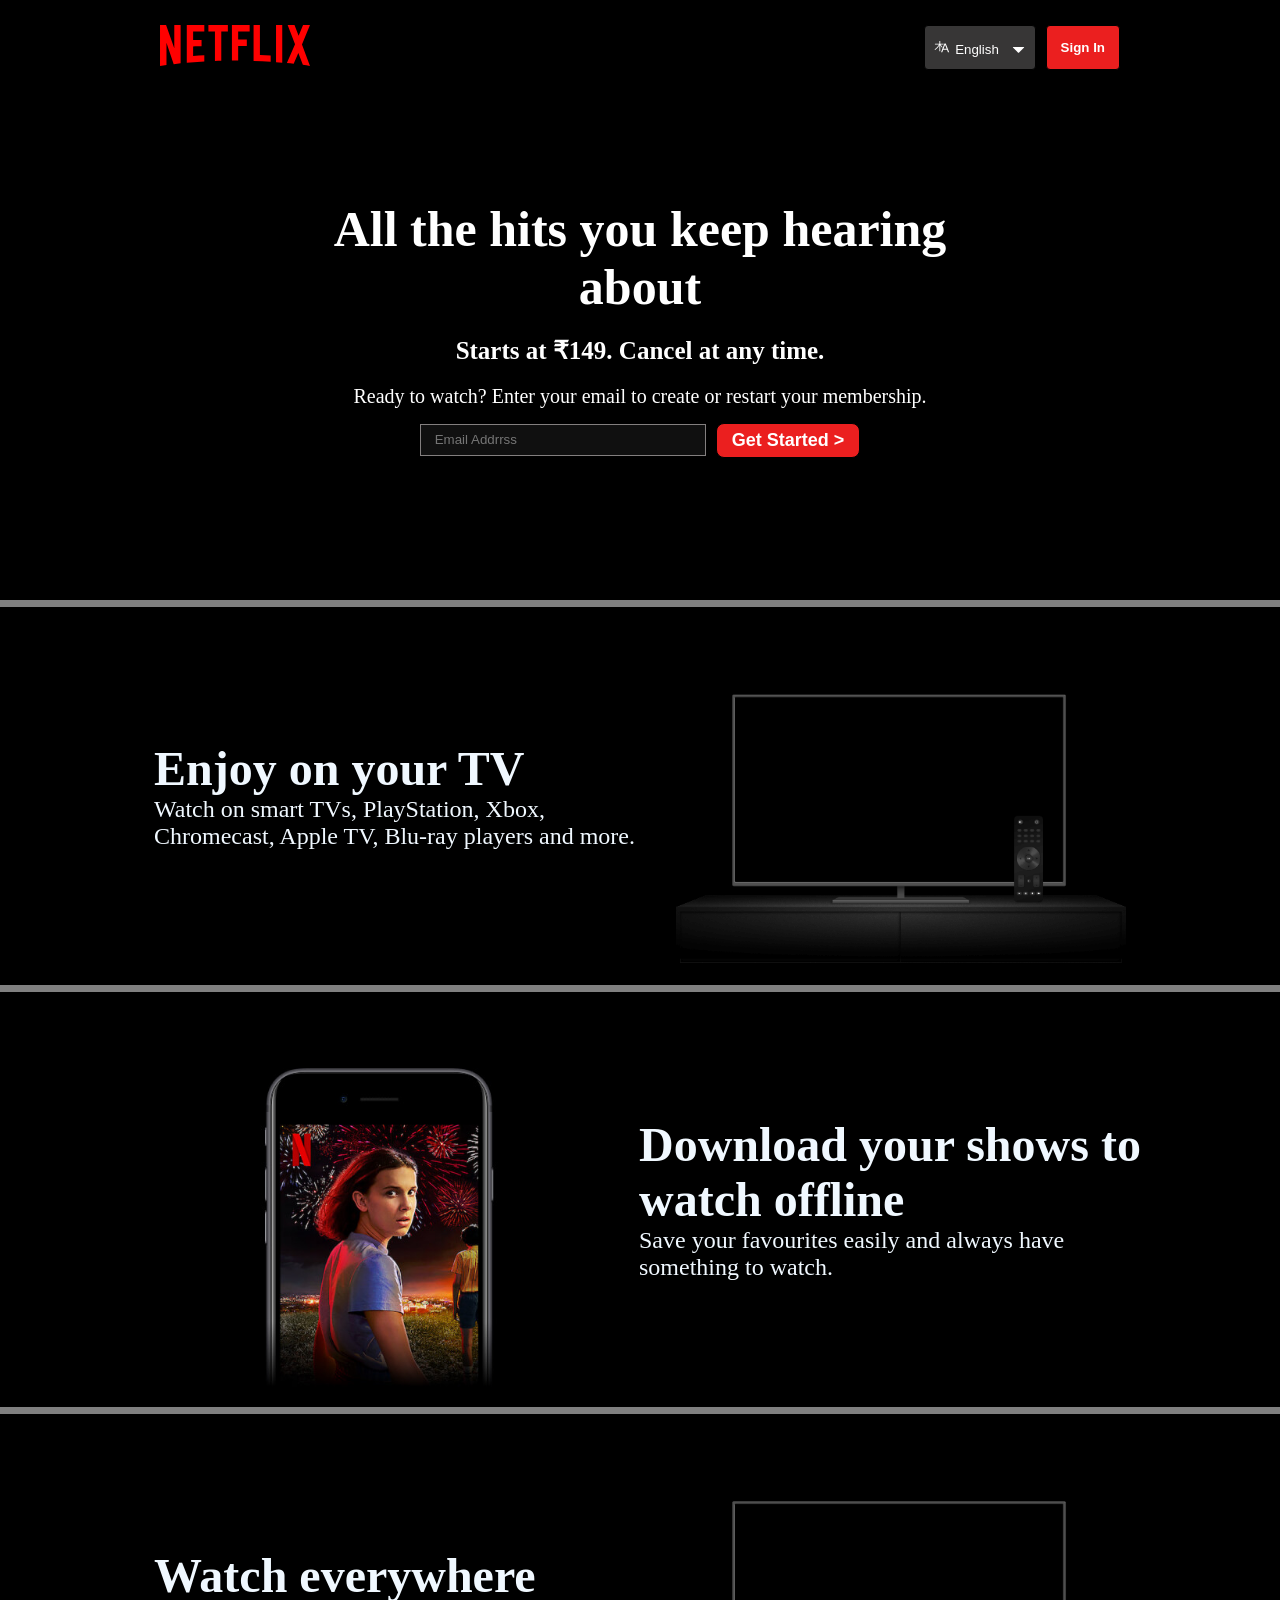
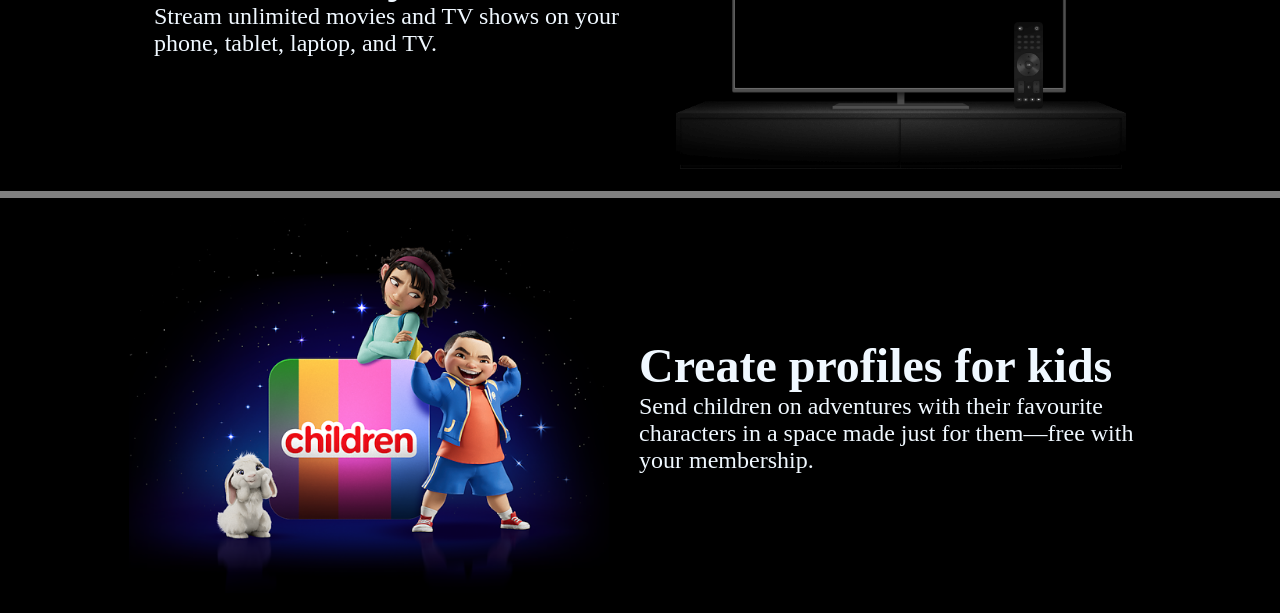
==== Index.html @ 0f6e2c6a "Ok y" ====
<!DOCTYPE html>
<html lang="en">

<head>
    <meta charset="UTF-8">
    <meta name="viewport" content="width=device-width, initial-scale=1.0">
    <title>NetFlixy</title>
    <link rel="stylesheet" href="style.css">


</head>

<body>
    <div class="main">
        <nav>
            <span>
                <img class="logo" src="Assets/images/logo.svg" width="53px">

            </span>

            <div class="navBtn">
                <button class="langBtn">
                    <img class="transSvg" src="Assets/images/Translate.svg" alt="">
                    English
                    <img src="Assets/images/drop down.svg" alt=""></button>
                <button class="logBtn">Sign In</button>
            </div>
        </nav>
        <div class="box"></div>

        <div class="heading">
            <h1>All the hits you keep hearing about </h1>
            <p>Starts at ₹149. Cancel at any time.</p>
            <div>Ready to watch? Enter your email to create or restart your membership.


                <div class="heading-btn">
                    <input class="email" type="text" placeholder="Email Addrrss">
                    <button class="btn-red">Get Started &gt;</button>
                </div>
            </div>

        </div>

    </div>
    <div class="separation"></div>

    <section>
        <div class="secText">
            <h1>Enjoy on your TV</h1>
            <p>Watch on smart TVs, PlayStation, Xbox, Chromecast, Apple TV, Blu-ray players and more.</p>
        </div>
        <div class="secMedia">
            <img src="Assets/images/tv.png" width="450px">
            <video class="secVid" src="Assets/videos/video1.m4v" autoplay loop muted width="330"></video>
        </div>
    </section>

    <div class="separation"></div>

    <section>
        <div class="secMedia">
            <img src="Assets/images/image1.jpg" width="500px">
        </div>
        <div class="secText">
            <h1>Download your shows to watch offline</h1>
            <p>Save your favourites easily and always have something to watch.</p>
        </div>
    </section>

    <div class="separation"></div>

    <section>
        <div class="secText">
            <h1>Watch everywhere</h1>
            <p>Stream unlimited movies and TV shows on your phone, tablet, laptop, and TV.</p>
        </div>
        <div class="secMedia">
            <img src="Assets/images/tv.png" width="450px">
            <video class="secVid" src="Assets/videos/video2.m4v" autoplay loop muted width="330"></video>
        </div>
    </section>

    <div class="separation"></div>

    <section>
        <div class="secMedia">
            <img src="Assets/images/image2.png" width="500px">
        </div>
        <div class="secText">
            <h1>Create profiles for kids</h1>
            <p>Send children on adventures with their favourite characters in a space made just for them—free with
                your membership.</p>
        </div>
    </section>



</body>

</html>
---- style.css ----
* {
    padding: 0;
    margin: 0;
}

body {
    background-color: black;
}

.main {
    background-image: url("assets/images/bg.jpg");
    background-position: center center;
    background-size: max(1000px, 100vw);
    background-repeat: no-repeat;
    height: 600px;
    /* width: 100%; */
    position: relative;

}

.main .box {
    height: 600px;
    width: 100%;
    position: absolute;
    top: 0;
    background-color: black;
    opacity: 0.69;
}

nav {
    display: flex;
    max-width: 75vw;
    justify-content: space-between;
    margin: auto;
    padding-top: 25px;



}

.logo {
    width: 150px;
    height: auto;
    position: relative;
    z-index: 10;
}

.navBtn {
    position: relative;
    z-index: 10;
    display: flex;
    gap: 10px;


}

.langBtn {
    padding: 0 8px;
    color: white;
    border-radius: 4px;
    background-color: rgba(248, 243, 243, 0.219);
    border: 0.5px solid black;

}


.logBtn {
    padding: 0 14px;
    color: white;
    border-radius: 4px;
    background-color: rgb(235, 31, 31);
    border: 0.5px solid black;
    font-weight: 700;
}

.heading {
    padding-top: 130px;
    position: relative;
    z-index: 10;
    color: white;
    max-width: 50vw;
    margin: auto;
    text-align: center;


}

.heading> :nth-child(1) {
    font-size: 50px;

}

.heading> :nth-child(2) {
    font-size: 20px;
    padding: 20px;
    font-size: 25px;
    font-weight: 800;
}

.heading> :nth-child(3) {
    font-size: 20px;
}

.heading-btn {
    display: flex;
    justify-content: center;
    align-items: center;
    gap: 10px;
    padding-top: 15px;

}

.heading input {
    /* padding: 10px; */
    color: white;
    padding: 7px 101px 8px 14px;
    background-color: rgba(23, 23, 23, 0.7);
    border: 1px solid rgba(246, 238, 238, 0.5);
}


.heading .btn-red {
    padding: 6px 15px;
    font-weight: 550;
    font-size: 18px;
    color: white;
    border-radius: 8px;
    background-color: rgb(235, 31, 31);
    border: 0.5px solid black;
}

.separation {
    height: 7px;
    background-color: gray;
    position: relative;
    z-index: 20;

}

section {
    display: flex;
    max-width: 80vw;
    margin: auto;
    justify-content: center;
    align-items: center;
    background: black;
    gap: 10px;
    color: aliceblue;
    padding: 20px;
}

.secText {
    max-width: 40vw;
    /* background: red; */
    /* text-align: center; */

}

.secMedia {
    display: flex;
    position: relative;



}

.secMedia img {
    position: relative;
    z-index: 10;


}

.secMedia video {
    position: absolute;
    right: 62px;
    top: 70px;


}

.secText :nth-child(1) {
    font-size: 48px;
    font-weight: bolder;
}

.secText :nth-child(2) {
    font-size: 24px;
}

@media screen and (max-width: 1000px) {

    nav {
        max-width: 90vw;
    }

    .heading {
        padding-top: 100px;
    }

    .heading-btn {
        display: flex;
        flex-direction: column;
        align-items: center;
        justify-content: center;
        gap: 16px;
    }

    .heading> :nth-child(1) {
        font-size: 40px;

    }

    .heading> :nth-child(2) {
        font-size: 18px;

    }

    .heading> :nth-child(3) {
        font-size: 17px;
    }


    section {
        flex-wrap: wrap;
    }

    .secImg img {
        width: 305px;
    }

    .secImg video {
        width: 305px;
    }





}
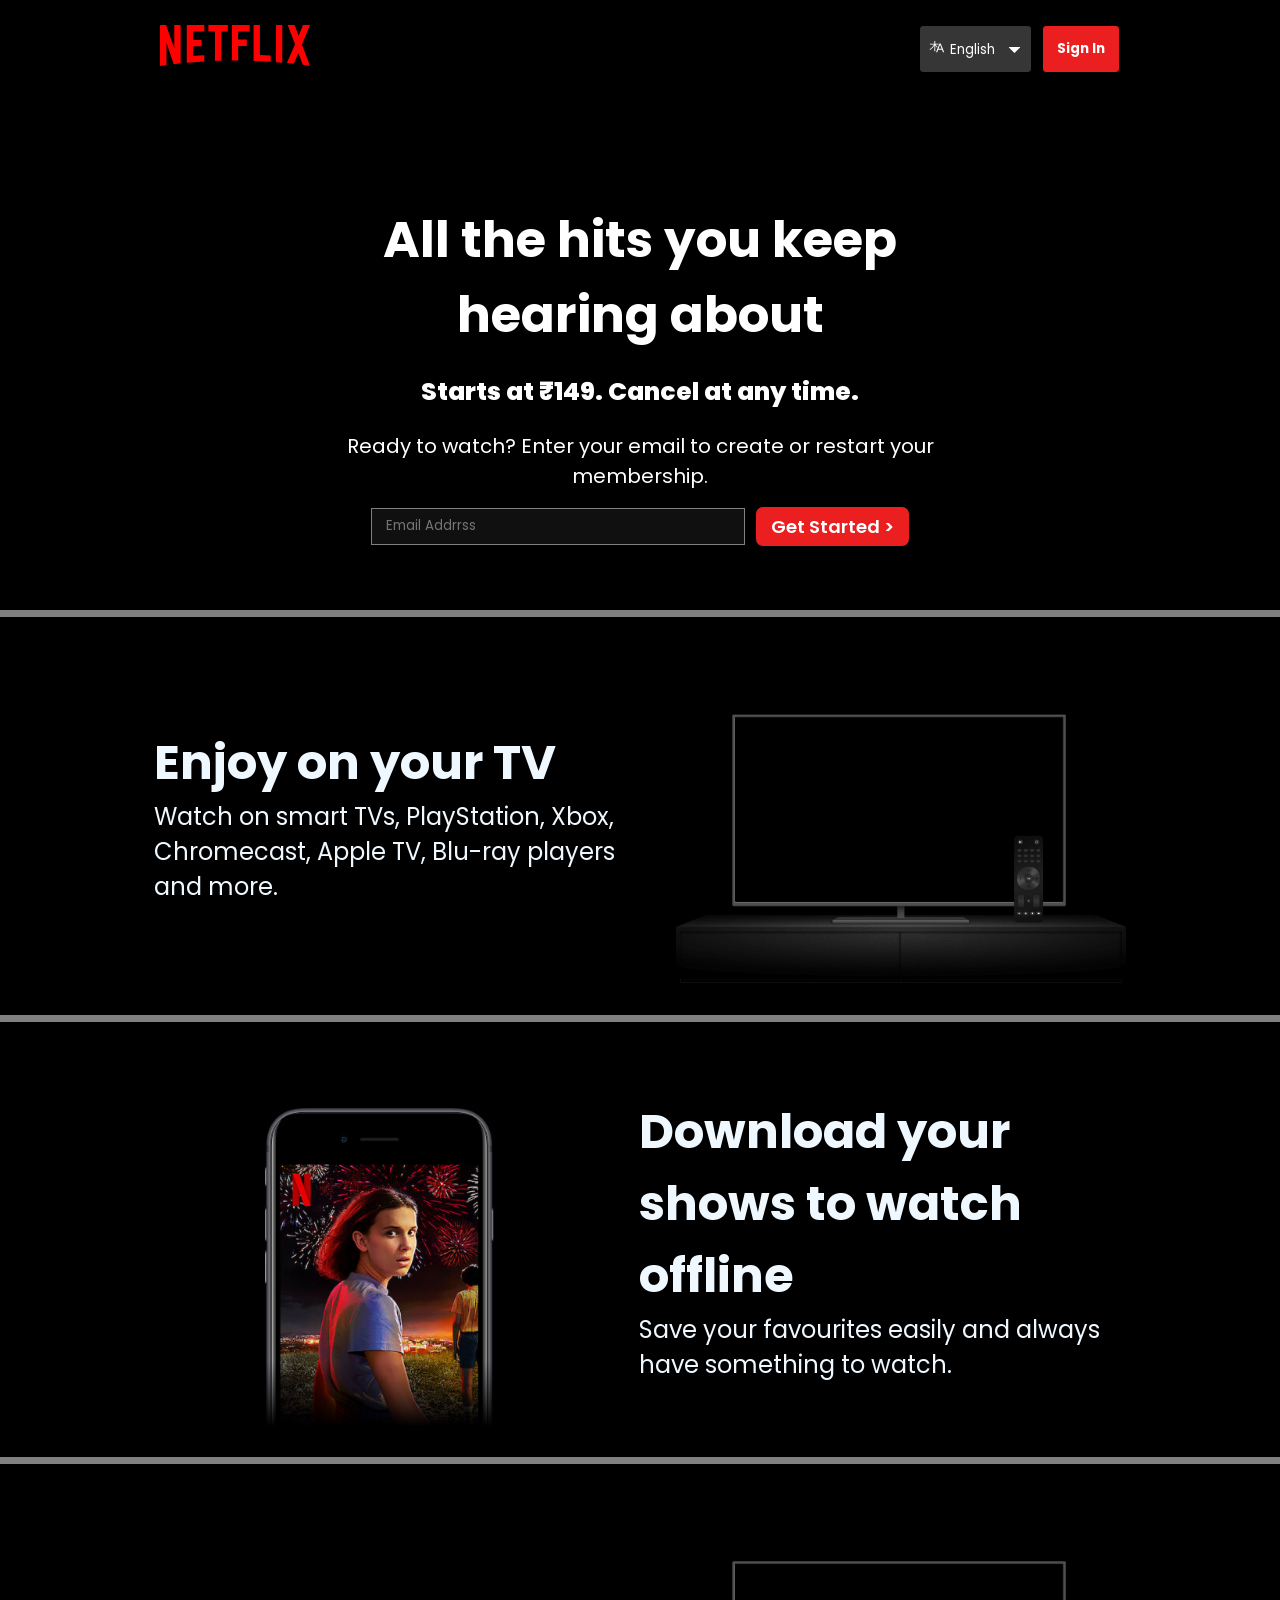
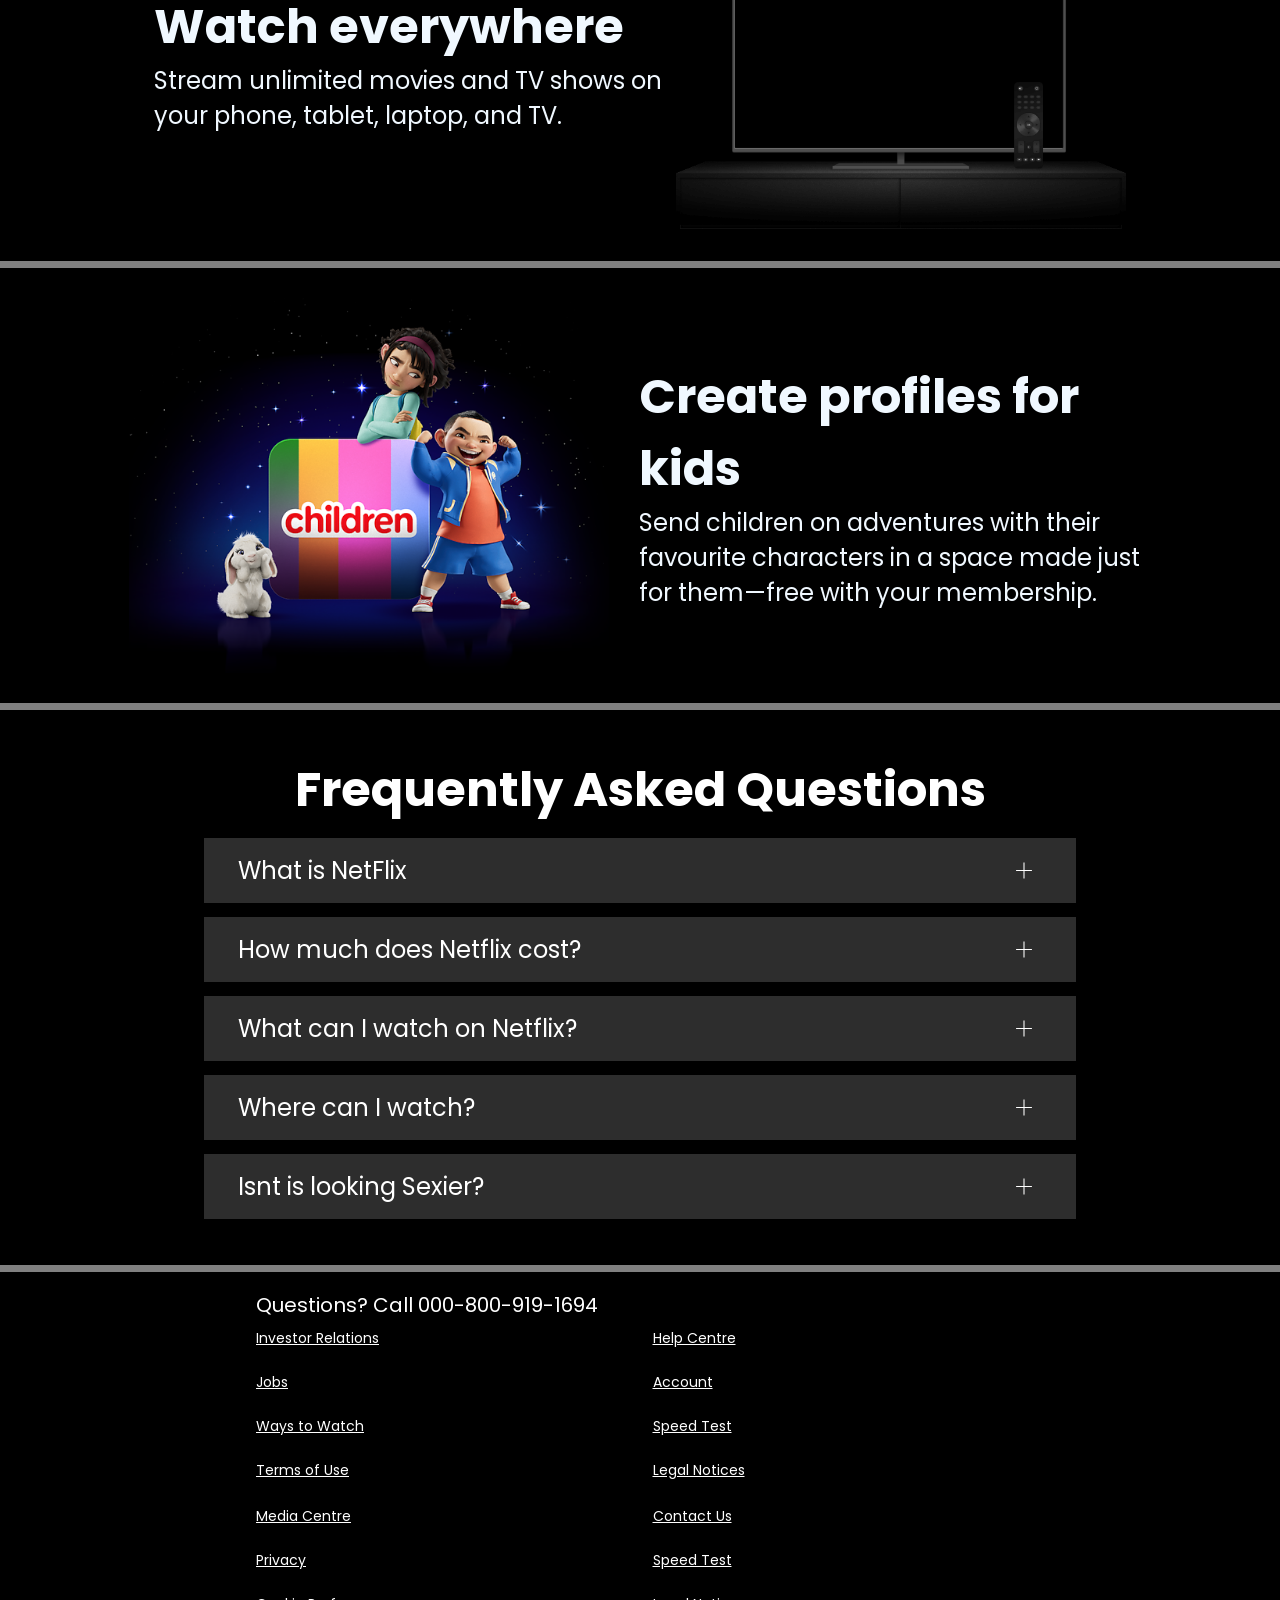
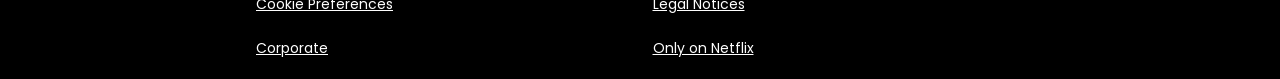
==== commit 6f374c7a: "Clone Ready" ====
--- a/Index.html
+++ b/Index.html
@@ -12,6 +12,7 @@
 
 <body>
     <div class="main">
+        
         <nav>
             <span>
                 <img class="logo" src="Assets/images/logo.svg" width="53px">
@@ -94,7 +95,69 @@
         </div>
     </section>
 
+    <div class="separation"></div>
 
+    <section class="faq">
+        <h2>Frequently Asked Questions</h2>
+
+        <div class="faqBox">
+            <span>What is NetFlix</span>
+            <img src="Assets/images/plus.svg">
+        </div>
+        <div class="faqBox">
+            <span>How much does Netflix cost?</span>
+            <img src="Assets/images/plus.svg">
+        </div>
+        <div class="faqBox">
+            <span>What can I watch on Netflix?</span>
+            <img src="Assets/images/plus.svg">
+        </div>
+        <div class="faqBox">
+            <span>Where can I watch?</span>
+            <img src="Assets/images/plus.svg">
+        </div>
+        <div class="faqBox">
+            <span>Isnt is looking Sexier?</span>
+            <img src="Assets/images/plus.svg">
+        </div>
+    </section>
+
+    <div class="separation"></div>
+
+    <footer>
+
+        <div class="question">Questions? Call 000-800-919-1694</div>
+            <div class="footer">
+                <div class="footer-item">
+                    <a href="faq">Investor Relations</a>
+                    <a href="faq">Jobs</a>
+                    <a href="faq">Ways to Watch</a>
+                    <a href="faq">Terms of Use</a>
+                </div>
+
+                <div class="footer-item">
+                    <a href="faq">Help Centre</a>
+                    <a href="faq">Account</a>
+                    <a href="faq">Speed Test</a>
+                    <a href="faq">Legal Notices</a>
+                </div>
+                <div class="footer-item">
+                    <a href="faq">Media Centre</a>
+                    <a href="faq">Privacy</a>
+                    <a href="faq">Cookie Preferences</a>
+                    <a href="faq">Corporate</a>
+                </div>
+
+                <div class="footer-item">
+                    <a href="faq">Contact Us</a>
+                    <a href="faq">Speed Test</a>
+                    <a href="faq">Legal Notices</a>
+                    <a href="faq">Only on Netflix</a>
+                </div>
+
+            </div>
+
+    </footer>
 
 </body>
 
--- a/style.css
+++ b/style.css
@@ -1,6 +1,9 @@
+
+@import url('https://fonts.googleapis.com/css2?family=Martel+Sans:wght@600&family=Poppins:wght@300;400;700&display=swap');
 * {
     padding: 0;
     margin: 0;
+    font-family: 'Poppins', sans-serif;
 }
 
 body {
@@ -13,8 +16,9 @@
     background-size: max(1000px, 100vw);
     background-repeat: no-repeat;
     height: 600px;
-    /* width: 100%; */
-    position: relative;
+    /* max-width: 100%; */
+    position: relative;
+    
 
 }
 
@@ -34,8 +38,6 @@
     margin: auto;
     padding-top: 25px;
 
-
-
 }
 
 .logo {
@@ -50,9 +52,10 @@
     z-index: 10;
     display: flex;
     gap: 10px;
-
-
-}
+    
+}
+
+
 
 .langBtn {
     padding: 0 8px;
@@ -60,7 +63,7 @@
     border-radius: 4px;
     background-color: rgba(248, 243, 243, 0.219);
     border: 0.5px solid black;
-
+    cursor: pointer;
 }
 
 
@@ -71,9 +74,11 @@
     background-color: rgb(235, 31, 31);
     border: 0.5px solid black;
     font-weight: 700;
+    cursor: pointer;
 }
 
 .heading {
+    
     padding-top: 130px;
     position: relative;
     z-index: 10;
@@ -127,6 +132,7 @@
     border-radius: 8px;
     background-color: rgb(235, 31, 31);
     border: 0.5px solid black;
+    cursor: pointer;
 }
 
 .separation {
@@ -134,6 +140,7 @@
     background-color: gray;
     position: relative;
     z-index: 20;
+    margin: 10px 0;
 
 }
 
@@ -159,24 +166,17 @@
 .secMedia {
     display: flex;
     position: relative;
-
-
-
 }
 
 .secMedia img {
     position: relative;
     z-index: 10;
-
-
 }
 
 .secMedia video {
     position: absolute;
     right: 62px;
     top: 70px;
-
-
 }
 
 .secText :nth-child(1) {
@@ -187,6 +187,85 @@
 .secText :nth-child(2) {
     font-size: 24px;
 }
+
+/* FAQ Section  */
+.faq h2{
+    text-align: center;
+    font-size: 48px;
+}
+
+
+.faq{
+    background: black;
+    color: white;
+    padding: 34px;
+    display: flex;
+    flex-direction: column;
+    justify-content: space-around;
+}
+.faqBox:hover{
+    background-color: #414141;
+    color: white;
+}
+.faqBox{
+    border: 2px solid black;
+    display: flex;
+    align-items: center;
+    background-color: #2d2d2d;
+    padding: 15px 34px;
+    cursor: pointer;
+    transition: all 1s;
+}
+.faqBox span{
+    align-items: center;
+    width: 60vw;
+    font-size: 24px;
+    font-weight: 400;
+    
+}
+.faqbox img{
+    right: 0;
+}
+
+/* Footer Section  */
+
+footer{
+    color: white;
+     max-width: 60vw;
+    margin: auto;
+    padding-bottom: 20px;
+    
+    
+}
+
+.question{
+    font-size: 20px;
+    padding: 8px 0;
+}
+.footer{
+    display: grid;
+    grid-template-columns: 1fr 1fr 1fr 1fr;
+    
+   
+}
+
+.footer-item{
+    display: flex;
+    flex-direction: column;
+    
+    
+}
+.footer-item a{
+    color: aliceblue;
+    font-size: 18px;
+    
+}
+
+
+
+
+
+
 
 @media screen and (max-width: 1000px) {
 
@@ -232,9 +311,28 @@
     .secImg video {
         width: 305px;
     }
-
-
-
-
-
+}
+
+/* FAQ  */
+ 
+
+@media screen and (max-width: 1300px) {
+
+    .footer {
+        display: grid;
+        grid-template-columns: 1fr 1fr;
+        gap: 25px;
+    }
+}
+
+
+.footer a {
+    font-size: 14px;
+    color: white;
+}
+
+.footer-item {
+    display: flex;
+    flex-direction: column;
+    gap: 23px;
 }
